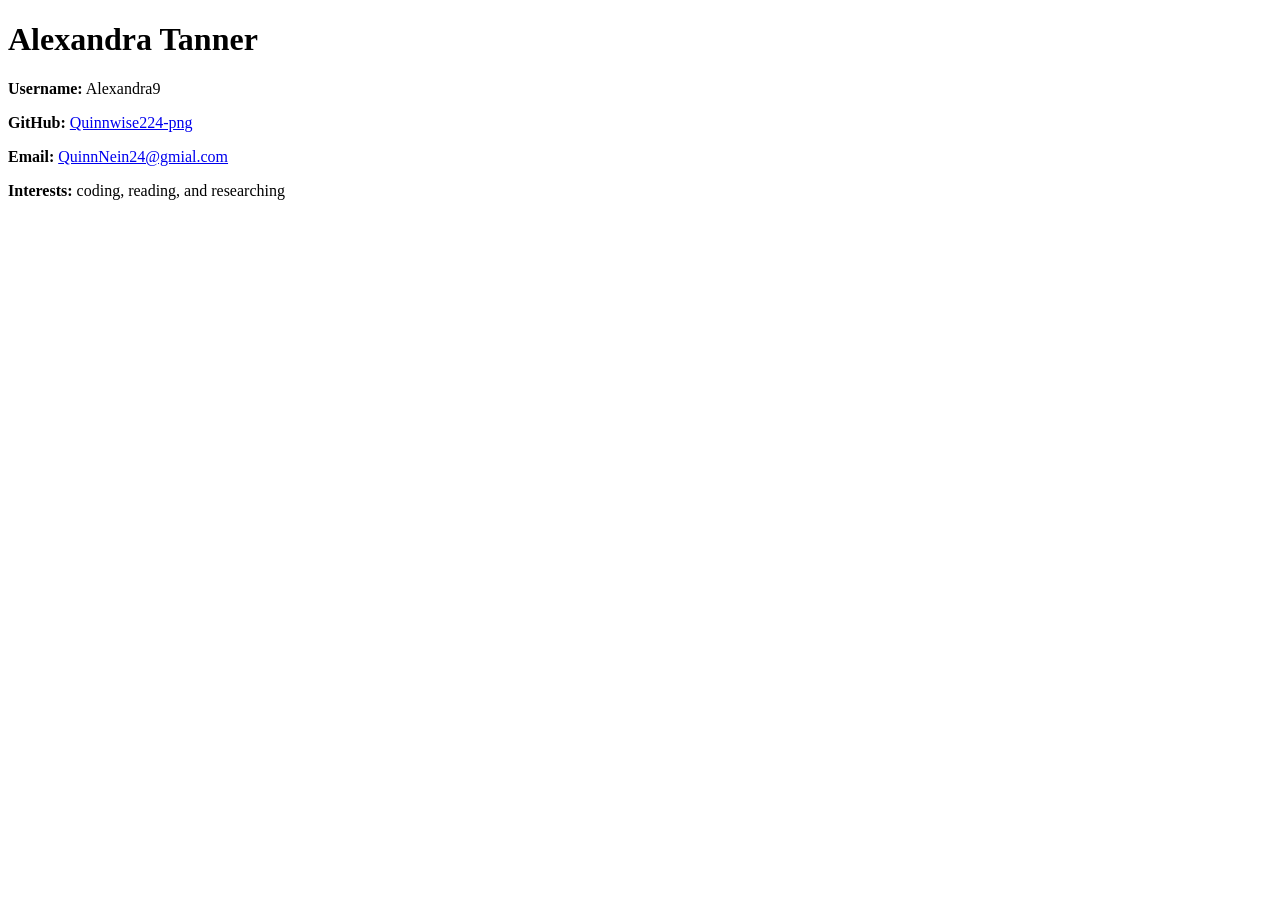
==== Alexandra.html @ c193ee2a "Alexandra.html" ====
<!DOCTYPE html>
<html>
<head>
    <title>Alexandra Tanner</title>
</head>
<body>
    <h1>Alexandra Tanner</h1>
    <p><strong>Username:</strong> Alexandra9</p>
    <p><strong>GitHub:</strong> <a href="https://github.com/Quinnwise224-png" target="_blank">Quinnwise224-png</a></p>
    <p><strong>Email:</strong> <a href="mailto:QuinnNein24@gmial.com">QuinnNein24@gmial.com</a></p>
    <p><strong>Interests:</strong> coding, reading, and researching</p>
</body>
</html>
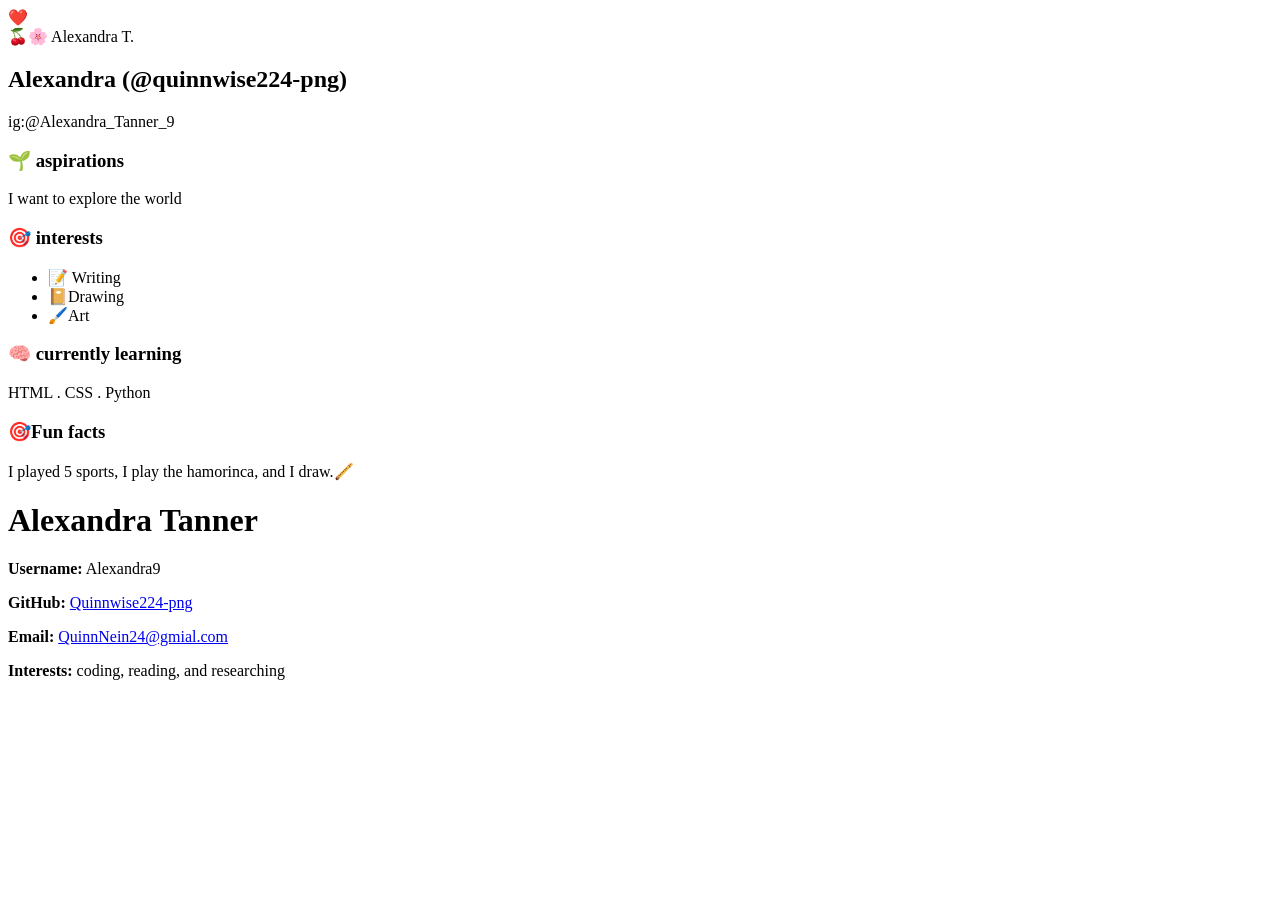
==== commit 557a1acd: "Update Alexandra.html" ====
--- a/Alexandra.html
+++ b/Alexandra.html
@@ -1,5 +1,42 @@
-<!DOCTYPE html>
-<html>
+
+ <section class="person-card" id="person-Alexandra">
+                <div class="avatar-zone">
+                    <div class="avatar-icon animated-avatar pulse-soft">
+                        ❤️
+                    </div>
+                    <div class="avatar-choice-badge">
+                        🍒🌸 Alexandra T.
+                    </div>
+                </div>
+                <div class="person-details">
+                    <h2>Alexandra <span class="username">(@quinnwise224-png)</span></h2>
+                    <div class="username-list">
+                        <span class="username-badge">ig:@Alexandra_Tanner_9 </span>
+                    </div>
+                    <div class="aspiration-block">
+                        <h3>🌱 aspirations</h3>
+                        <p>I want to explore the world</p>
+                    </div>
+                    <div class="interests-block">
+                        <h3>🎯 interests</h3>
+                        <ul class="interests-list">
+                            <li> 📝 Writing</li>
+                            <li> 📔Drawing</li>
+                            <li> 🖌️Art</li>
+                        </ul>
+                    </div>
+                </div>
+                
+                <div class="extra-creative">
+                    <h3>🧠 currently learning</h3>
+                    <p> HTML . CSS . Python</p>
+                </div>
+                <div class="extra-creative">
+                    <h3> 🎯Fun facts </h3>
+                    <p> I played 5 sports, I play the hamorinca, and I draw.🪈</p>
+                </div>
+
+            </section><html>
 <head>
     <title>Alexandra Tanner</title>
 </head>
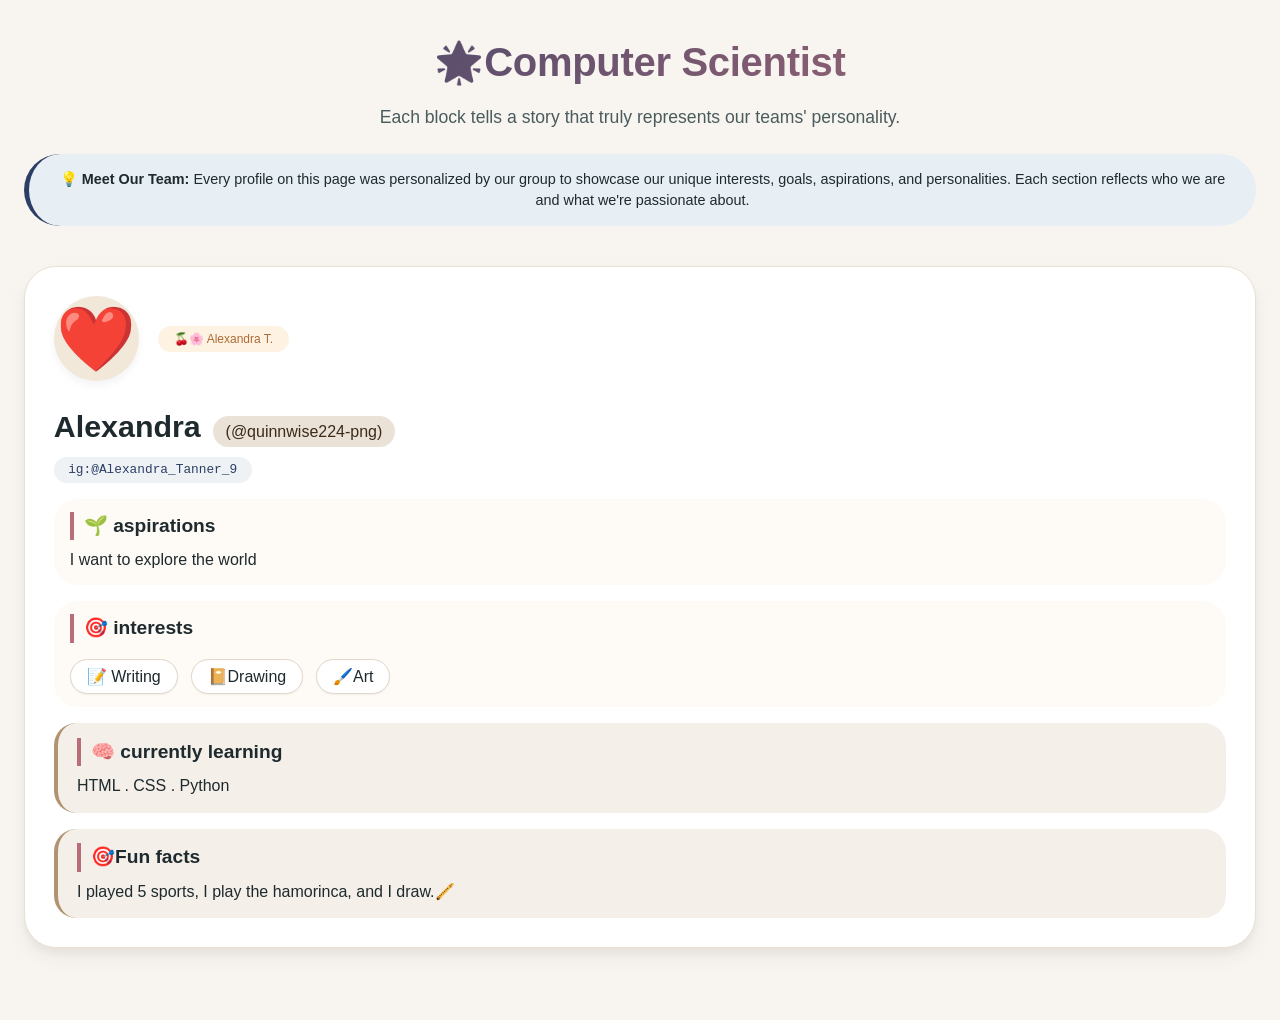
==== commit b7f6f262: "Update Alexandra.html" ====
--- a/Alexandra.html
+++ b/Alexandra.html
@@ -1,5 +1,27 @@
+<!DOCTYPE html>
+<html lang="en">
 
- <section class="person-card" id="person-Alexandra">
+    <head>
+        <meta charset="UTF-8">
+        <meta name="viewport" content="width=device-width, initial-scale=1.0, user-scalable=yes">
+        <title>✨ Our Collective Canvas | Person Profile Builder</title>
+        <!-- External CSS (separate styling sheet) -->
+        <link rel="stylesheet" href="./style.css">
+        <!-- Optional: simple favicon emoji style -->
+        <link rel="icon"
+            href="data:image/svg+xml,<svg xmlns='http://www.w3.org/2000/svg' viewBox='0 0 100 100'><text y='.9em' font-size='90'>🧑‍🤝‍🧑</text></svg>">
+    </head>
+
+    <body>
+        <header class="page-header">
+            <h1>🌟Computer Scientist</h1>
+            <p class="subhead">Each block tells a story that truly represents our teams' personality.</p>
+            <div class="collab-note">
+                💡 <strong>Meet Our Team:</strong> Every profile on this page was personalized by our group to showcase our unique interests, goals, aspirations, and personalities. Each section reflects who we are and what we're passionate about.
+            </div>
+        </header>
+        <main class="container">
+            <section class="person-card" id="person-Alexandra">
                 <div class="avatar-zone">
                     <div class="avatar-icon animated-avatar pulse-soft">
                         ❤️
@@ -36,15 +58,8 @@
                     <p> I played 5 sports, I play the hamorinca, and I draw.🪈</p>
                 </div>
 
-            </section><html>
-<head>
-    <title>Alexandra Tanner</title>
-</head>
-<body>
-    <h1>Alexandra Tanner</h1>
-    <p><strong>Username:</strong> Alexandra9</p>
-    <p><strong>GitHub:</strong> <a href="https://github.com/Quinnwise224-png" target="_blank">Quinnwise224-png</a></p>
-    <p><strong>Email:</strong> <a href="mailto:QuinnNein24@gmial.com">QuinnNein24@gmial.com</a></p>
-    <p><strong>Interests:</strong> coding, reading, and researching</p>
-</body>
+            </section>
+    </main>
+
+        <!-- footer with team collaboration reminder -->
 </html>
--- a/style.css
+++ b/style.css
@@ -0,0 +1,358 @@
+/* ========== style.css – external styling sheet ========== */
+/* global reset & base */
+* {
+    margin: 0;
+    padding: 0;
+    box-sizing: border-box;
+}
+
+body {
+    background: #f8f5f0;
+    font-family: 'Segoe UI', Roboto, 'Helvetica Neue', sans-serif;
+    line-height: 1.5;
+    color: #1e2a2e;
+    padding: 2rem 1.5rem;
+}
+
+/* container max-width */
+.container {
+    max-width: 1300px;
+    margin: 0 auto;
+}
+
+/* header area */
+.page-header {
+    text-align: center;
+    margin-bottom: 2.5rem;
+}
+
+.page-header h1 {
+    font-size: 2.5rem;
+    background: linear-gradient(135deg, #2c3e66, #b76e79);
+    background-clip: text;
+    -webkit-background-clip: text;
+    color: transparent;
+    letter-spacing: -0.3px;
+}
+
+.subhead {
+    font-size: 1.1rem;
+    color: #4a5b5e;
+    max-width: 700px;
+    margin: 0.75rem auto 1rem;
+}
+
+.collab-note {
+    background: #e7eef4;
+    padding: 0.9rem 1.4rem;
+    border-radius: 60px;
+    display: inline-block;
+    font-size: 0.9rem;
+    border-left: 5px solid #2c3e66;
+    margin-top: 0.5rem;
+}
+
+/* person card — each profile is a distinct block */
+.person-card {
+    background: white;
+    border-radius: 2rem;
+    margin-bottom: 2.5rem;
+    padding: 1.8rem;
+    box-shadow: 0 10px 20px rgba(0,0,0,0.05), 0 6px 6px rgba(0,0,0,0.03);
+    transition: transform 0.2s ease, box-shadow 0.2s;
+    border: 1px solid #e9e0d3;
+}
+
+.person-card:hover {
+    transform: translateY(-4px);
+    box-shadow: 0 20px 30px -12px rgba(0,0,0,0.1);
+}
+
+/* avatar row layout */
+.avatar-zone {
+    display: flex;
+    align-items: center;
+    gap: 1.2rem;
+    margin-bottom: 1.4rem;
+    flex-wrap: wrap;
+}
+
+.avatar-icon {
+    font-size: 4rem;
+    background: #f2e8da;
+    width: 85px;
+    height: 85px;
+    border-radius: 50%;
+    display: inline-flex;
+    align-items: center;
+    justify-content: center;
+    transition: all 0.2s;
+    box-shadow: 0 4px 8px rgba(0,0,0,0.05);
+}
+
+/* different avatars animations */
+.animated-avatar {
+    animation: softFloat 3s infinite ease-in-out;
+}
+
+.alternate-bounce {
+    animation: gentleBounce 2s infinite;
+}
+
+.pulse-soft {
+    animation: pulseGlow 2.2s infinite;
+}
+
+@keyframes softFloat {
+    0% { transform: translateY(0px); }
+    50% { transform: translateY(-5px); }
+    100% { transform: translateY(0px); }
+}
+
+@keyframes gentleBounce {
+    0%,100%{ transform: scale(1);}
+    50%{ transform: scale(1.05);}
+}
+
+@keyframes pulseGlow {
+    0% { text-shadow: 0 0 0px rgba(0,0,0,0.1);}
+    50% { text-shadow: 0 0 6px #ffcd94;}
+    100% { text-shadow: 0 0 0px rgba(0,0,0,0.1);}
+}
+
+.avatar-img {
+    width: 85px;
+    height: 85px;
+    border-radius: 50%;
+    object-fit: cover;
+    border: 3px solid #ffe1b9;
+}
+
+.avatar-choice-badge {
+    background: #fef3e2;
+    padding: 0.25rem 1rem;
+    border-radius: 40px;
+    font-size: 0.75rem;
+    font-weight: 500;
+    color: #ad6b35;
+}
+
+/* person details */
+.person-details h2 {
+    font-size: 1.9rem;
+    margin-bottom: 0.5rem;
+    display: flex;
+    flex-wrap: wrap;
+    align-items: baseline;
+    gap: 0.75rem;
+}
+
+.username {
+    font-size: 1rem;
+    font-weight: normal;
+    background: #eae2d7;
+    padding: 0.2rem 0.8rem;
+    border-radius: 40px;
+    color: #3d2b1a;
+}
+
+.username-list {
+    display: flex;
+    flex-wrap: wrap;
+    gap: 0.6rem;
+    margin-bottom: 1rem;
+}
+
+.username-badge {
+    background: #eef2f5;
+    padding: 0.2rem 0.9rem;
+    border-radius: 50px;
+    font-size: 0.8rem;
+    font-family: monospace;
+    color: #2c3e66;
+}
+
+.aspiration-block, 
+.interests-block,
+.fun-fact-block,
+.goal-block {
+    margin: 1rem 0 1rem 0;
+    background: #fefaf5;
+    padding: 0.8rem 1rem;
+    border-radius: 1.5rem;
+}
+
+.aspiration-block h3, 
+.interests-block h3,
+.fun-fact-block h3,
+.goal-block h3,
+.pets-collection h3, 
+.extra-creative h3 {
+    font-size: 1.2rem;
+    margin-bottom: 0.5rem;
+    display: inline-block;
+    border-left: 4px solid #b76e79;
+    padding-left: 10px;
+}
+
+.interests-list {
+    list-style: none;
+    display: flex;
+    flex-wrap: wrap;
+    gap: 0.8rem;
+    margin-top: 0.5rem;
+}
+
+.interests-list li {
+    background: white;
+    padding: 0.3rem 1rem;
+    border-radius: 30px;
+    box-shadow: 0 1px 2px rgba(0,0,0,0.05);
+    border: 1px solid #e2d6ca;
+}
+
+/* PETS SECTION — REPLICABLE BLOCKS */
+.pets-collection {
+    margin: 1.5rem 0 1rem 0;
+    background: #fdf8f0;
+    border-radius: 1.5rem;
+    padding: 1rem 1.2rem;
+}
+
+.pets-collection h3 .hint-text {
+    font-size: 0.7rem;
+    font-weight: normal;
+    background: #ddd0c0;
+    padding: 0.1rem 0.6rem;
+    border-radius: 40px;
+    margin-left: 0.7rem;
+}
+
+.pet-card {
+    display: flex;
+    align-items: center;
+    gap: 1rem;
+    background: white;
+    border-radius: 1.8rem;
+    padding: 0.8rem 1.2rem;
+    margin-top: 0.8rem;
+    border: 1px solid #e6dacf;
+    transition: 0.1s linear;
+}
+
+.pet-card:hover {
+    background: #fff9f0;
+    border-color: #cbad8b;
+}
+
+.pet-img {
+    font-size: 3rem;
+    width: 60px;
+    height: 60px;
+    background: #f2e3d4;
+    border-radius: 50%;
+    display: flex;
+    align-items: center;
+    justify-content: center;
+}
+
+.emoji-pet {
+    font-size: 2.5rem;
+}
+
+.pet-info {
+    flex: 1;
+}
+
+.pet-name {
+    font-weight: 700;
+    font-size: 1.2rem;
+    letter-spacing: -0.2px;
+}
+
+.pet-type, .pet-color {
+    font-size: 0.8rem;
+    color: #5e5346;
+}
+
+/* extra creative custom block */
+.extra-creative {
+    margin-top: 1rem;
+    background: #f4efe8;
+    padding: 0.9rem 1.2rem;
+    border-radius: 1.4rem;
+    border-left: 4px solid #b09373;
+}
+
+/* instruction panel for new HTML elements */
+.instruction-panel {
+    background: #e3e9f2;
+    margin-top: 2rem;
+    margin-bottom: 1rem;
+    padding: 1.5rem;
+    border-radius: 1.8rem;
+    border: 1px solid #cddfe7;
+}
+
+.instruction-panel h3 {
+    color: #1f3b4c;
+    margin-bottom: 0.75rem;
+}
+
+.instruction-panel ul {
+    margin-left: 1.4rem;
+    margin-bottom: 1rem;
+}
+
+.instruction-panel li {
+    margin: 0.5rem 0;
+}
+
+code {
+    background: #f0f0e0;
+    padding: 0.1rem 0.4rem;
+    border-radius: 12px;
+    font-size: 0.85rem;
+}
+
+.tiny-note {
+    font-size: 0.8rem;
+    color: #3b5b6e;
+    margin-top: 0.5rem;
+}
+
+/* page footer */
+.page-footer {
+    text-align: center;
+    margin-top: 3rem;
+    padding-top: 1rem;
+    border-top: 1px solid #ddd2c4;
+    font-size: 0.8rem;
+    color: #5a6e6b;
+}
+
+.footer-flex {
+    display: flex;
+    justify-content: center;
+    gap: 2rem;
+    margin-top: 0.75rem;
+    flex-wrap: wrap;
+}
+
+/* responsive tweaks */
+@media (max-width: 700px) {
+    body {
+        padding: 1rem;
+    }
+    .person-card {
+        padding: 1.2rem;
+    }
+    .avatar-icon {
+        width: 65px;
+        height: 65px;
+        font-size: 3rem;
+    }
+    .person-details h2 {
+        font-size: 1.5rem;
+    }
+}
